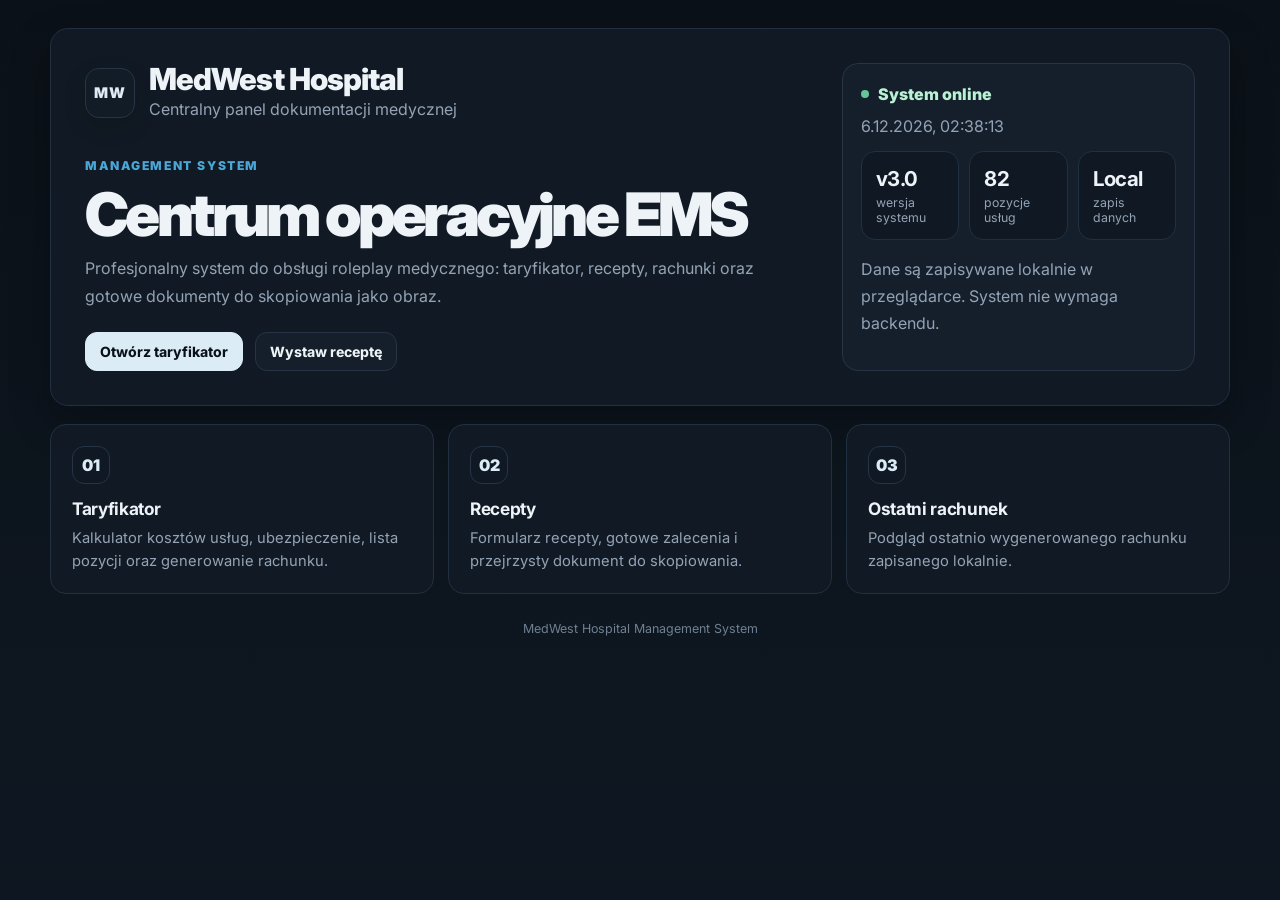
==== centrum.html @ 08439695 "Add files via upload" ====
<!DOCTYPE html>
<html lang="pl">
<head>
  <meta charset="UTF-8">
  <meta name="viewport" content="width=device-width, initial-scale=1.0">
  <title>MedWest Hospital — Centrum</title>
  <link rel="preconnect" href="https://fonts.googleapis.com">
  <link rel="preconnect" href="https://fonts.gstatic.com" crossorigin>
  <link href="https://fonts.googleapis.com/css2?family=Inter:wght@400;600;700;800;900&display=swap" rel="stylesheet">
  <link rel="stylesheet" href="assets/css/style.css">
</head>
<body>
  <main class="app-shell">
    <section class="hero">
      <div>
        <div class="brand">
          <div class="logo">MW</div>
          <div>
            <h1>MedWest Hospital</h1>
            <p>Centralny panel dokumentacji medycznej</p>
          </div>
        </div>

        <div class="eyebrow" style="margin-top:34px">Management System</div>
        <h2>Centrum operacyjne EMS</h2>
        <p>Profesjonalny system do obsługi roleplay medycznego: taryfikator, recepty, rachunki oraz gotowe dokumenty do skopiowania jako obraz.</p>

        <div class="hero-actions">
          <a class="primary-btn" href="index.html">Otwórz taryfikator</a>
          <a class="ghost-btn" href="recepta.html">Wystaw receptę</a>
        </div>
      </div>

      <aside class="status-card">
        <div class="status-pill">System online</div>
        <div id="clock" style="margin-top:12px;color:var(--muted)"></div>
        <div class="stats">
          <div class="stat"><strong>v3.0</strong><span>wersja systemu</span></div>
          <div class="stat"><strong>82</strong><span>pozycje usług</span></div>
          <div class="stat"><strong>Local</strong><span>zapis danych</span></div>
        </div>
        <p class="subtle-note" style="margin:16px 0 0">Dane są zapisywane lokalnie w przeglądarce. System nie wymaga backendu.</p>
      </aside>
    </section>

    <section class="grid">
      <a class="menu-card" href="index.html">
        <div class="icon">01</div>
        <h3>Taryfikator</h3>
        <p>Kalkulator kosztów usług, ubezpieczenie, lista pozycji oraz generowanie rachunku.</p>
      </a>
      <a class="menu-card" href="recepta.html">
        <div class="icon">02</div>
        <h3>Recepty</h3>
        <p>Formularz recepty, gotowe zalecenia i przejrzysty dokument do skopiowania.</p>
      </a>
      <a class="menu-card" href="rachunek.html">
        <div class="icon">03</div>
        <h3>Ostatni rachunek</h3>
        <p>Podgląd ostatnio wygenerowanego rachunku zapisanego lokalnie.</p>
      </a>
    </section>

    <p class="subtle-note" style="text-align:center;margin-top:26px">MedWest Hospital Management System</p>
  </main>
  <div id="toast" class="toast"></div>
  <script src="assets/js/common.js"></script>
</body>
</html>
---- assets/css/style.css ----
:root{
  --bg:#0b1118;
  --surface:#111a24;
  --surface-2:#151f2b;
  --surface-3:#1b2633;
  --border:#263445;
  --border-soft:#203041;
  --text:#eef3f8;
  --muted:#93a3b5;
  --muted-2:#6f8093;
  --accent:#4aa8d8;
  --accent-2:#66c39a;
  --danger:#db6b7a;
  --paper:#ffffff;
  --paper-text:#111827;
  --paper-muted:#667085;
  --shadow:0 16px 40px rgba(0,0,0,.28);
  --radius:18px;
}
*{box-sizing:border-box}
html{scroll-behavior:smooth}
body{
  margin:0;
  min-height:100vh;
  font-family:Inter,system-ui,-apple-system,BlinkMacSystemFont,"Segoe UI",Roboto,Arial,sans-serif;
  color:var(--text);
  background:linear-gradient(180deg,#0b1118 0%,#0e1721 100%);
  overflow-x:hidden;
}
a{color:inherit}
.app-shell{width:min(1180px,calc(100% - 32px));margin:0 auto;padding:28px 0 44px}
.topbar{display:flex;justify-content:space-between;align-items:center;gap:18px;margin-bottom:22px}
.brand{display:flex;align-items:center;gap:14px;min-width:0}
.logo{
  width:50px;height:50px;border-radius:14px;display:grid;place-items:center;
  background:#111c27;border:1px solid var(--border);color:#dfeaf5;
  font-weight:900;letter-spacing:.04em;font-size:.92rem;box-shadow:0 8px 22px rgba(0,0,0,.16)
}
.brand h1{margin:0;font-size:clamp(1.18rem,3vw,1.9rem);letter-spacing:-.03em;font-weight:850;line-height:1.1}
.brand p{margin:4px 0 0;color:var(--muted);font-size:.86rem;line-height:1.35}
.nav{display:flex;gap:10px;flex-wrap:wrap;justify-content:flex-end}
.nav a,.ghost-btn,.primary-btn,.danger-btn{
  border:1px solid var(--border);background:var(--surface-2);color:var(--text);
  padding:10px 14px;border-radius:12px;text-decoration:none;font-weight:750;font-size:.88rem;cursor:pointer;
  transition:background-color .16s ease,border-color .16s ease,transform .16s ease,box-shadow .16s ease;
}
.nav a:hover,.ghost-btn:hover{background:var(--surface-3);border-color:#33485f;transform:translateY(-1px)}
.primary-btn{background:#dcecf7;color:#0b1118;border-color:#dcecf7}
.primary-btn:hover{background:#ffffff;border-color:#ffffff;transform:translateY(-1px);box-shadow:0 10px 24px rgba(0,0,0,.18)}
.danger-btn{background:#261820;border-color:#55303a;color:#ffd1d7}
.hero,.panel,.document{background:var(--surface);border:1px solid var(--border-soft);border-radius:var(--radius);box-shadow:var(--shadow)}
.hero{padding:34px;display:grid;grid-template-columns:1.35fr .65fr;gap:24px;margin-bottom:18px}
.eyebrow{color:var(--accent);font-weight:850;text-transform:uppercase;letter-spacing:.13em;font-size:.76rem;margin-bottom:12px}
.hero h2{margin:0 0 12px;font-size:clamp(2rem,5vw,3.75rem);letter-spacing:-.06em;line-height:.98;font-weight:900}
.hero p{color:var(--muted);font-size:1rem;line-height:1.7;margin:0;max-width:720px}
.hero-actions{display:flex;gap:12px;flex-wrap:wrap;margin-top:22px}
.status-card{background:var(--surface-2);border:1px solid var(--border);border-radius:16px;padding:18px}
.status-pill{display:inline-flex;align-items:center;gap:9px;color:#b9f1d3;font-weight:850}
.status-pill:before{content:"";width:8px;height:8px;border-radius:50%;background:var(--accent-2)}
.stats{display:grid;grid-template-columns:repeat(3,1fr);gap:10px;margin-top:15px}
.stat{padding:14px;border-radius:14px;background:#101923;border:1px solid var(--border-soft)}
.stat strong{font-size:1.28rem;display:block;letter-spacing:-.03em}.stat span{display:block;color:var(--muted);font-size:.77rem;margin-top:4px}
.grid{display:grid;grid-template-columns:repeat(3,1fr);gap:14px}.menu-card{display:block;text-decoration:none;padding:21px;border-radius:16px;background:var(--surface);border:1px solid var(--border-soft);transition:background-color .16s ease,border-color .16s ease,transform .16s ease,box-shadow .16s ease;min-height:142px}.menu-card:hover{background:var(--surface-2);border-color:#33475c;transform:translateY(-1px);box-shadow:0 16px 34px rgba(0,0,0,.22)}.menu-card .icon{width:38px;height:38px;border-radius:12px;border:1px solid var(--border);display:grid;place-items:center;color:#dcecf7;font-weight:900;background:#101923}.menu-card h3{margin:14px 0 8px;font-size:1.08rem;letter-spacing:-.02em}.menu-card p{margin:0;color:var(--muted);line-height:1.55;font-size:.92rem}.panel{padding:24px;margin-bottom:18px}.panel-title{display:flex;justify-content:space-between;align-items:flex-start;gap:16px;margin-bottom:18px}.panel-title h2{margin:0;font-size:1.35rem;letter-spacing:-.03em}.panel-title p{margin:6px 0 0;color:var(--muted);line-height:1.55}.form-grid{display:grid;grid-template-columns:repeat(4,1fr);gap:14px}.field{display:flex;flex-direction:column;gap:8px}.field.full{grid-column:1/-1}label{font-size:.75rem;color:var(--muted);font-weight:850;text-transform:uppercase;letter-spacing:.08em}input,select,textarea{width:100%;border:1px solid var(--border);background:#0d151f;color:var(--text);border-radius:12px;padding:12px 13px;outline:0;transition:border-color .16s ease,box-shadow .16s ease,background-color .16s ease}textarea{min-height:120px;resize:vertical}input:focus,select:focus,textarea:focus{border-color:#45627f;box-shadow:0 0 0 3px rgba(74,168,216,.10);background:#0f1924}.tools{display:grid;grid-template-columns:1.1fr .9fr;gap:18px;align-items:start}.category-list{display:grid;gap:10px}.category{border:1px solid var(--border-soft);border-radius:16px;background:var(--surface);overflow:hidden}.category summary{cursor:pointer;list-style:none;padding:15px 17px;font-weight:850;display:flex;justify-content:space-between;align-items:center;color:#e7eef6}.category summary::-webkit-details-marker{display:none}.category summary:after{content:"+";color:var(--muted);font-size:1.15rem}.category[open] summary:after{content:"−"}.service{display:grid;grid-template-columns:1fr 118px 88px;gap:12px;align-items:center;padding:12px 17px;border-top:1px solid var(--border-soft);transition:background-color .12s ease}.service:hover{background:#131e2a}.service small{color:var(--muted)}.price{font-weight:850;color:#cfe9d9;text-align:right}.qty{max-width:80px;padding:10px;text-align:center}.check{width:20px;height:20px;accent-color:#80d5a6;justify-self:end}.summary-box{position:sticky;top:18px}.summary-total{font-size:clamp(1.55rem,4vw,2.35rem);margin:6px 0;font-weight:900;letter-spacing:-.05em}.summary-row{display:flex;justify-content:space-between;gap:12px;padding:10px 0;border-bottom:1px solid var(--border-soft);color:var(--muted)}.summary-row strong{color:var(--text)}.selected-list{max-height:260px;overflow:auto;margin:14px 0;display:grid;gap:8px}.selected-list div{display:flex;justify-content:space-between;gap:10px;background:#101923;border:1px solid var(--border-soft);border-radius:12px;padding:10px}.document-wrap{display:flex;justify-content:center}.document{width:720px;background:var(--paper);color:var(--paper-text);border-radius:12px;padding:42px;text-align:left;border:0}.document .doc-head{display:flex;justify-content:space-between;gap:20px;align-items:flex-start;border-bottom:3px solid #111827;padding-bottom:18px;margin-bottom:20px}.document h2{margin:0;color:#111827;font-size:1.35rem;letter-spacing:-.03em}.doc-logo{width:82px;height:82px;border-radius:14px;background:#f2f4f7;display:grid;place-items:center;font-weight:900;color:#111827;border:1px solid #d0d5dd}.doc-table{width:100%;border-collapse:collapse;margin:18px 0}.doc-table th{font-size:.72rem;border-bottom:2px solid #111827;padding:10px;text-align:left;text-transform:uppercase;letter-spacing:.06em}.doc-table td{border-bottom:1px solid #eaecf0;padding:10px}.doc-total{text-align:right;border-top:3px solid #111827;padding-top:14px;font-weight:900;font-size:1.35rem}.stamp{display:inline-block;border:3px solid #b42318;color:#b42318;font-weight:900;padding:12px 18px;transform:rotate(-4deg);margin-top:24px}.empty{padding:18px;border:1px dashed var(--border);border-radius:14px;color:var(--muted);text-align:center}.toast{position:fixed;right:18px;bottom:18px;background:#0d151f;border:1px solid var(--border);border-radius:14px;padding:13px 15px;box-shadow:var(--shadow);transform:translateY(12px);opacity:0;pointer-events:none;transition:opacity .16s ease,transform .16s ease;z-index:99}.toast.show{opacity:1;transform:translateY(0)}.admin-panel{display:none}.admin-panel.show{display:block}.admin-grid{display:grid;grid-template-columns:repeat(3,1fr);gap:10px;max-height:420px;overflow:auto}.admin-grid input{padding:9px}.mobile-only{display:none}.subtle-note{color:var(--muted-2);font-size:.78rem;line-height:1.5}
@media(max-width:900px){.hero,.tools{grid-template-columns:1fr}.grid,.stats{grid-template-columns:1fr}.form-grid{grid-template-columns:1fr 1fr}.summary-box{position:static}.admin-grid{grid-template-columns:1fr 1fr}}
@media(max-width:620px){.app-shell{width:min(100% - 20px,1180px);padding-top:14px}.topbar{align-items:flex-start;flex-direction:column}.nav{width:100%;justify-content:stretch}.nav a,.nav button{flex:1;text-align:center}.hero,.panel{padding:18px}.form-grid{grid-template-columns:1fr}.service{grid-template-columns:1fr 86px;gap:8px}.service .price{text-align:left}.service .control{grid-column:2;grid-row:1/3;align-self:center}.document{width:100%;padding:22px}.document .doc-head{flex-direction:column}.mobile-only{display:block}}
@media (prefers-reduced-motion: reduce){*{animation:none!important;transition:none!important;scroll-behavior:auto!important}}
::-webkit-scrollbar{width:10px;height:10px}::-webkit-scrollbar-thumb{background:#2a3b4e;border-radius:999px;border:2px solid transparent;background-clip:content-box}::-webkit-scrollbar-track{background:transparent}
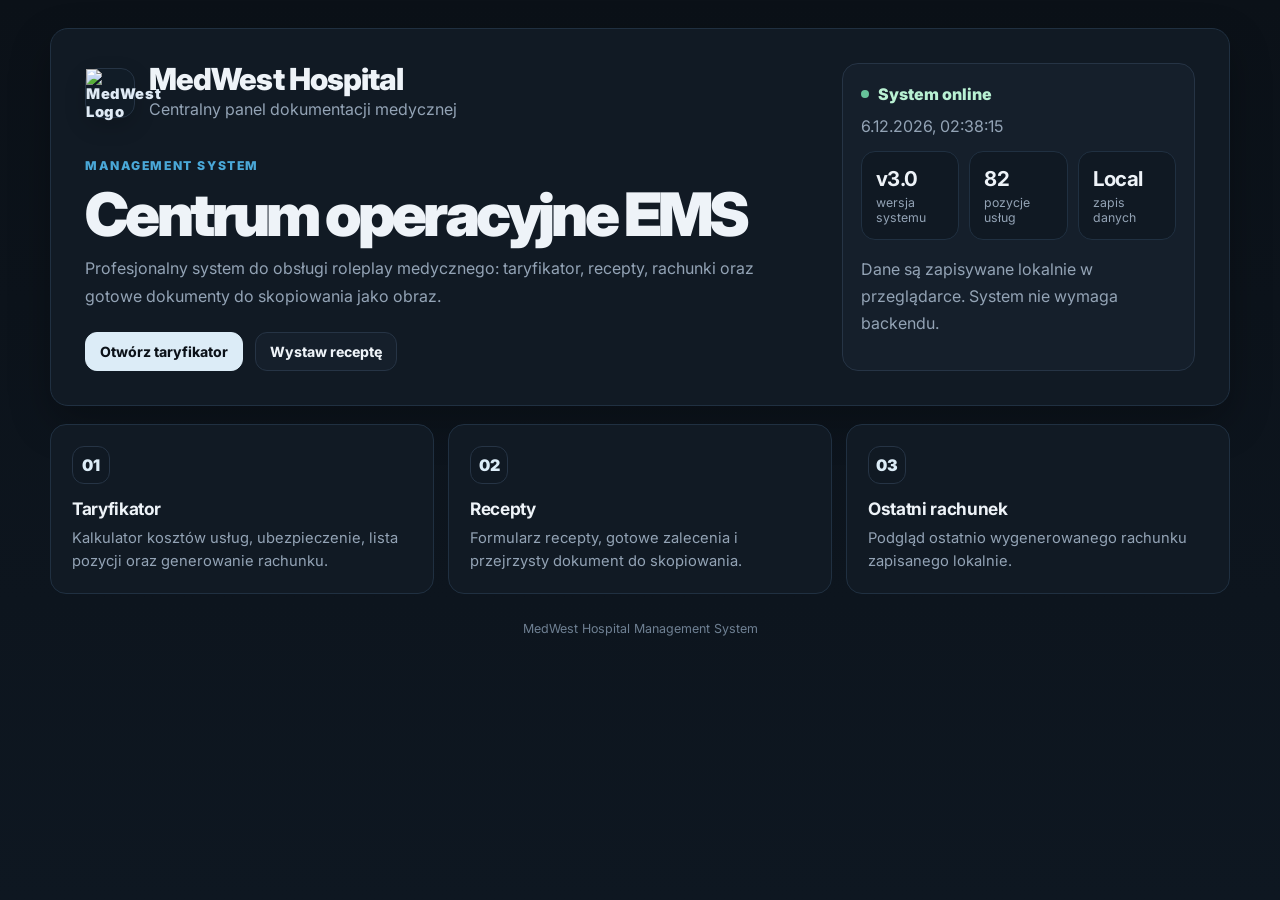
==== commit b43d0b96: "Add files via upload" ====
--- a/centrum.html
+++ b/centrum.html
@@ -14,7 +14,9 @@
     <section class="hero">
       <div>
         <div class="brand">
-          <div class="logo">MW</div>
+          <div class="logo">
+    <img src="assets/img/logo.png" alt="MedWest Logo">
+</div>
           <div>
             <h1>MedWest Hospital</h1>
             <p>Centralny panel dokumentacji medycznej</p>
